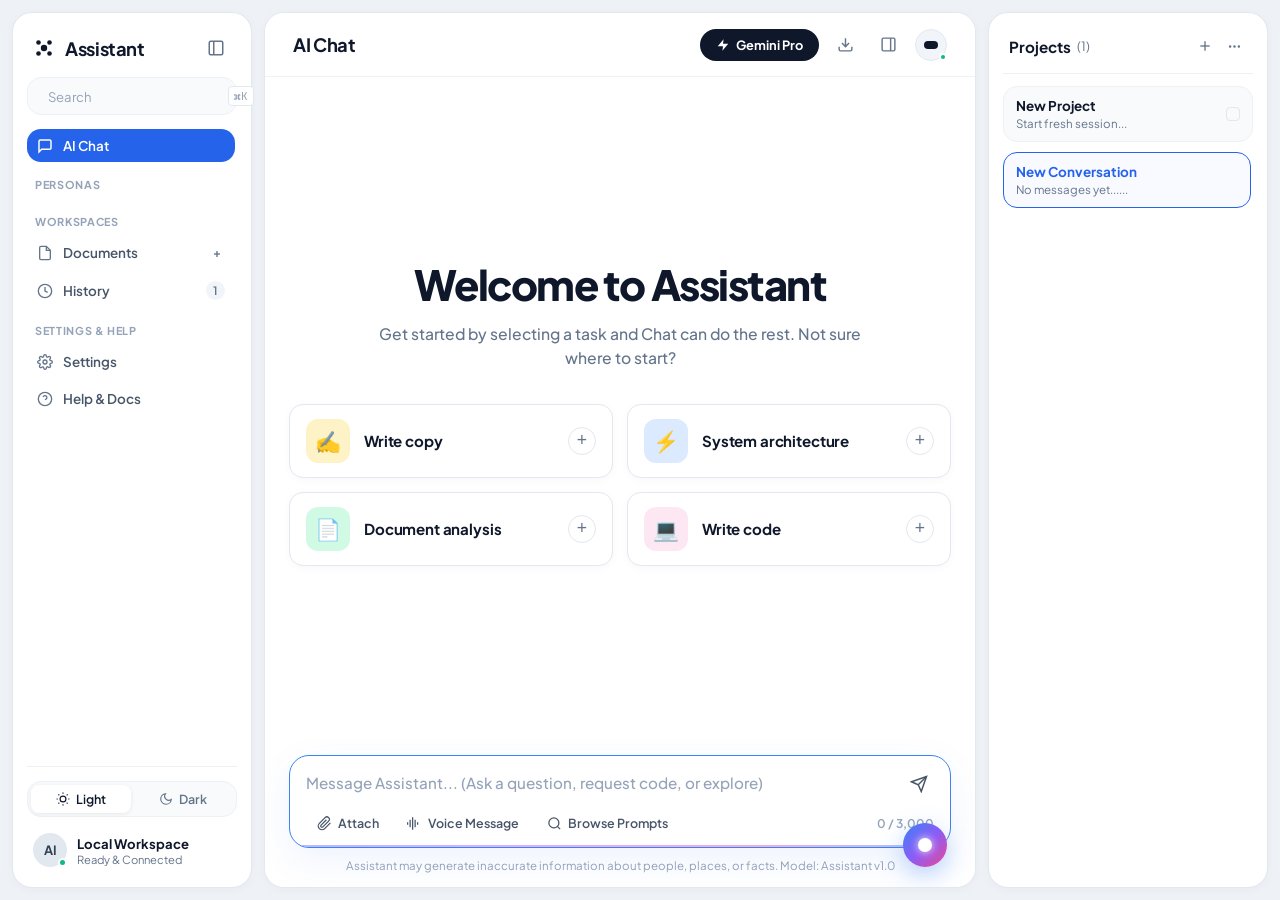
==== static/index.html @ 6da26f0a "Initial commit: AI-Powered Chatbot Assistant with modern UI, multi-persona, voice STT/TTS, and docum" ====
<!DOCTYPE html>
<html lang="en">
<head>
    <meta charset="UTF-8">
    <meta name="viewport" content="width=device-width, initial-scale=1.0">
    <title>AI-Powered Chatbot Assistant | Intelligent Conversational AI</title>
    <meta name="description" content="Next-generation AI Chatbot Assistant featuring multi-persona reasoning, real-time streaming, voice input/output, and document intelligence.">
    <link rel="preconnect" href="https://fonts.googleapis.com">
    <link rel="preconnect" href="https://fonts.gstatic.com" crossorigin>
    <link href="https://fonts.googleapis.com/css2?family=Plus+Jakarta+Sans:wght@400;500;600;700;800&family=JetBrains+Mono:wght@400;500;600&family=Inter:wght@400;500;600;700&display=swap" rel="stylesheet">
    <link rel="stylesheet" href="/static/style.css">
</head>
<body class="theme-light">
    <div class="app-layout">
        <!-- Left Sidebar Navigation -->
        <aside class="sidebar-left" id="sidebarLeft">
            <!-- Brand -->
            <div class="sidebar-top">
                <div class="brand">
                    <div class="brand-icon">
                        <svg width="22" height="22" viewBox="0 0 24 24" fill="none">
                            <circle cx="6" cy="6" r="2.5" fill="currentColor"/>
                            <circle cx="18" cy="6" r="2.5" fill="currentColor"/>
                            <circle cx="6" cy="18" r="2.5" fill="currentColor"/>
                            <circle cx="18" cy="18" r="2.5" fill="currentColor"/>
                            <circle cx="12" cy="12" r="3.5" fill="currentColor"/>
                        </svg>
                    </div>
                    <span class="brand-name">Assistant</span>
                </div>
                <button class="icon-toggle-btn" id="collapseSidebarBtn" title="Collapse Sidebar">
                    <svg width="18" height="18" viewBox="0 0 24 24" fill="none" stroke="currentColor" stroke-width="2"><rect x="3" y="3" width="18" height="18" rx="2" ry="2"></rect><line x1="9" y1="3" x2="9" y2="21"></line></svg>
                </button>
            </div>

            <!-- Search Bar -->
            <div class="search-box-wrapper">
                <div class="search-box">
                    <svg width="15" height="15" viewBox="0 0 24 24" fill="none" stroke="currentColor" stroke-width="2"><circle cx="11" cy="11" r="8"></circle><line x1="21" y1="21" x2="16.65" y2="16.65"></line></svg>
                    <input type="text" id="sessionSearchInput" placeholder="Search" autocomplete="off">
                    <kbd>⌘K</kbd>
                </div>
            </div>

            <!-- Primary Navigation Links -->
            <nav class="nav-menu">
                <button class="nav-pill-item active" id="navChatBtn">
                    <span class="nav-icon blue-icon">
                        <svg width="16" height="16" viewBox="0 0 24 24" fill="none" stroke="currentColor" stroke-width="2.2"><path d="M21 15a2 2 0 0 1-2 2H7l-4 4V5a2 2 0 0 1 2-2h14a2 2 0 0 1 2 2z"></path></svg>
                    </span>
                    <span class="nav-label">AI Chat</span>
                </button>

                <div class="nav-group-heading">Personas</div>
                <div class="persona-nav-list" id="personaNavList">
                    <!-- Populated dynamically: General, Coder, Tutor, Writer, Career -->
                </div>

                <div class="nav-group-heading">Workspaces</div>
                <button class="nav-pill-item" id="navDocsBtn">
                    <span class="nav-icon">
                        <svg width="16" height="16" viewBox="0 0 24 24" fill="none" stroke="currentColor" stroke-width="2"><path d="M14 2H6a2 2 0 0 0-2 2v16a2 2 0 0 0 2 2h12a2 2 0 0 0 2-2V8z"></path><polyline points="14 2 14 8 20 8"></polyline></svg>
                    </span>
                    <span class="nav-label">Documents</span>
                    <span class="nav-badge-pill" id="uploadNavBadge">+</span>
                </button>

                <button class="nav-pill-item" id="navHistoryToggleBtn">
                    <span class="nav-icon">
                        <svg width="16" height="16" viewBox="0 0 24 24" fill="none" stroke="currentColor" stroke-width="2"><circle cx="12" cy="12" r="10"></circle><polyline points="12 6 12 12 16 14"></polyline></svg>
                    </span>
                    <span class="nav-label">History</span>
                    <span class="nav-badge-count" id="navHistoryCount">0</span>
                </button>

                <div class="nav-group-heading">Settings & Help</div>
                <button class="nav-pill-item" id="openSettingsBtn">
                    <span class="nav-icon">
                        <svg width="16" height="16" viewBox="0 0 24 24" fill="none" stroke="currentColor" stroke-width="2"><circle cx="12" cy="12" r="3"></circle><path d="M19.4 15a1.65 1.65 0 0 0 .33 1.82l.06.06a2 2 0 0 1 0 2.83 2 2 0 0 1-2.83 0l-.06-.06a1.65 1.65 0 0 0-1.82-.33 1.65 1.65 0 0 0-1 1.51V21a2 2 0 0 1-2 2 2 2 0 0 1-2-2v-.09A1.65 1.65 0 0 0 9 19.4a1.65 1.65 0 0 0-1.82.33l-.06.06a2 2 0 0 1-2.83 0 2 2 0 0 1 0-2.83l.06-.06a1.65 1.65 0 0 0 .33-1.82 1.65 1.65 0 0 0-1.51-1H3a2 2 0 0 1-2-2 2 2 0 0 1 2-2h.09A1.65 1.65 0 0 0 4.6 9a1.65 1.65 0 0 0-.33-1.82l-.06-.06a2 2 0 0 1 0-2.83 2 2 0 0 1 2.83 0l.06.06a1.65 1.65 0 0 0 1.82.33H9a1.65 1.65 0 0 0 1-1.51V3a2 2 0 0 1 2-2 2 2 0 0 1 2 2v.09a1.65 1.65 0 0 0 1 1.51 1.65 1.65 0 0 0 1.82-.33l.06-.06a2 2 0 0 1 2.83 0 2 2 0 0 1 0 2.83l-.06.06a1.65 1.65 0 0 0-.33 1.82V9a1.65 1.65 0 0 0 1.51 1H21a2 2 0 0 1 2 2 2 2 0 0 1-2 2h-.09a1.65 1.65 0 0 0-1.51 1z"></path></svg>
                    </span>
                    <span class="nav-label">Settings</span>
                </button>

                <button class="nav-pill-item" id="openHelpBtn">
                    <span class="nav-icon">
                        <svg width="16" height="16" viewBox="0 0 24 24" fill="none" stroke="currentColor" stroke-width="2"><circle cx="12" cy="12" r="10"></circle><path d="M9.09 9a3 3 0 0 1 5.83 1c0 2-3 3-3 3"></path><line x1="12" y1="17" x2="12.01" y2="17"></line></svg>
                    </span>
                    <span class="nav-label">Help & Docs</span>
                </button>
            </nav>

            <!-- Bottom Controls: Theme Toggle & User Info -->
            <div class="sidebar-bottom">
                <!-- Segmented Light / Dark Toggle Pill -->
                <div class="theme-switch-pill">
                    <button class="theme-opt active" id="lightThemeBtn">
                        <svg width="14" height="14" viewBox="0 0 24 24" fill="none" stroke="currentColor" stroke-width="2"><circle cx="12" cy="12" r="5"></circle><line x1="12" y1="1" x2="12" y2="3"></line><line x1="12" y1="21" x2="12" y2="23"></line><line x1="4.22" y1="4.22" x2="5.64" y2="5.64"></line><line x1="18.36" y1="18.36" x2="19.78" y2="19.78"></line><line x1="1" y1="12" x2="3" y2="12"></line><line x1="21" y1="12" x2="23" y2="12"></line><line x1="4.22" y1="19.78" x2="5.64" y2="18.36"></line><line x1="18.36" y1="5.64" x2="19.78" y2="4.22"></line></svg>
                        <span>Light</span>
                    </button>
                    <button class="theme-opt" id="darkThemeBtn">
                        <svg width="14" height="14" viewBox="0 0 24 24" fill="none" stroke="currentColor" stroke-width="2"><path d="M21 12.79A9 9 0 1 1 11.21 3 7 7 0 0 0 21 12.79z"></path></svg>
                        <span>Dark</span>
                    </button>
                </div>

                <!-- User Profile Bar -->
                <div class="user-profile-bar">
                    <div class="user-avatar">
                        <span>AI</span>
                        <span class="status-dot"></span>
                    </div>
                    <div class="user-details">
                        <div class="user-name">Local Workspace</div>
                        <div class="user-subtitle">Ready & Connected</div>
                    </div>
                </div>
            </div>
        </aside>

        <!-- Center Main Chat Window -->
        <main class="main-center">
            <!-- Top App Bar -->
            <header class="top-bar">
                <div class="top-bar-left">
                    <button class="mobile-menu-btn" id="mobileMenuBtn">
                        <svg width="20" height="20" viewBox="0 0 24 24" fill="none" stroke="currentColor" stroke-width="2"><line x1="3" y1="12" x2="21" y2="12"></line><line x1="3" y1="6" x2="21" y2="6"></line><line x1="3" y1="18" x2="21" y2="18"></line></svg>
                    </button>
                    <h1 class="page-title" id="pageTitle">AI Chat</h1>
                </div>

                <div class="top-bar-right">
                    <!-- Black Pill Button: Upgrade / API key status -->
                    <button class="dark-action-pill" id="upgradeBtn">
                        <svg width="14" height="14" viewBox="0 0 24 24" fill="currentColor"><polygon points="13 2 3 14 12 14 11 22 21 10 12 10 13 2"></polygon></svg>
                        <span>Gemini Pro</span>
                    </button>

                    <button class="top-icon-btn" id="exportBtn" title="Export conversation to Markdown">
                        <svg width="17" height="17" viewBox="0 0 24 24" fill="none" stroke="currentColor" stroke-width="2"><path d="M21 15v4a2 2 0 0 1-2 2H5a2 2 0 0 1-2-2v-4"></path><polyline points="7 10 12 15 17 10"></polyline><line x1="12" y1="15" x2="12" y2="3"></line></svg>
                    </button>

                    <button class="top-icon-btn" id="historyToggleHeaderBtn" title="Toggle Projects / Recent Chats Rail">
                        <svg width="17" height="17" viewBox="0 0 24 24" fill="none" stroke="currentColor" stroke-width="2"><rect x="3" y="3" width="18" height="18" rx="2" ry="2"></rect><line x1="15" y1="3" x2="15" y2="21"></line></svg>
                    </button>

                    <div class="top-user-avatar">
                        <div class="bot-face">
                            <span class="bot-eyes"></span>
                        </div>
                        <span class="avatar-green-dot"></span>
                    </div>
                </div>
            </header>

            <!-- Chat Scroll Viewport -->
            <div class="chat-viewport" id="chatViewport">
                <!-- Clean Minimalist Welcome Screen -->
                <div class="welcome-container" id="welcomeContainer">
                    <h2 class="welcome-headline">Welcome to Assistant</h2>
                    <p class="welcome-subtext">Get started by selecting a task and Chat can do the rest. Not sure where to start?</p>

                    <!-- 2x2 Pastel Action Cards Grid -->
                    <div class="pastel-cards-grid">
                        <!-- Card 1: Pastel Amber (Write copy / Brainstorm) -->
                        <div class="pastel-card" data-prompt="Write an engaging product pitch and LinkedIn launch announcement for an AI startup.">
                            <div class="pastel-icon-box amber-box">
                                <span>✍️</span>
                            </div>
                            <div class="pastel-card-text">
                                <div class="pastel-card-title">Write copy</div>
                            </div>
                            <button class="card-add-btn" title="Send prompt">+</button>
                        </div>

                        <!-- Card 2: Pastel Blue (Architecture / Code) -->
                        <div class="pastel-card" data-prompt="Design an architectural breakdown of this AI Chatbot Assistant with Python FastAPI and Server-Sent Events.">
                            <div class="pastel-icon-box blue-box">
                                <span>⚡</span>
                            </div>
                            <div class="pastel-card-text">
                                <div class="pastel-card-title">System architecture</div>
                            </div>
                            <button class="card-add-btn" title="Send prompt">+</button>
                        </div>

                        <!-- Card 3: Pastel Green (Document & Data Q&A) -->
                        <div class="pastel-card" data-prompt="How do I upload a PDF or CSV document and ask questions from its contents in this chatbot?">
                            <div class="pastel-icon-box green-box">
                                <span>📄</span>
                            </div>
                            <div class="pastel-card-text">
                                <div class="pastel-card-title">Document analysis</div>
                            </div>
                            <button class="card-add-btn" title="Send prompt">+</button>
                        </div>

                        <!-- Card 4: Pastel Pink (Write code) -->
                        <div class="pastel-card" data-prompt="Write a clean, optimized Python function with typing, error handling, and unit test cases.">
                            <div class="pastel-icon-box pink-box">
                                <span>💻</span>
                            </div>
                            <div class="pastel-card-text">
                                <div class="pastel-card-title">Write code</div>
                            </div>
                            <button class="card-add-btn" title="Send prompt">+</button>
                        </div>
                    </div>
                </div>

                <!-- Messages Stream -->
                <div class="messages-stream" id="messagesStream">
                    <!-- Messages will appear here -->
                </div>
            </div>

            <!-- Bottom Floating Input Dock -->
            <div class="input-dock-container">
                <!-- Document Context Attached Chip -->
                <div class="doc-context-chip" id="documentChip" style="display: none;">
                    <div class="doc-chip-left">
                        <svg width="14" height="14" viewBox="0 0 24 24" fill="none" stroke="currentColor" stroke-width="2"><path d="M14 2H6a2 2 0 0 0-2 2v16a2 2 0 0 0 2 2h12a2 2 0 0 0 2-2V8z"></path><polyline points="14 2 14 8 20 8"></polyline></svg>
                        <span id="chipFilename">document.pdf</span>
                        <span class="chip-count" id="chipWords">1,240 words</span>
                    </div>
                    <button class="chip-close-btn" id="removeDocBtn" title="Remove context">✕</button>
                </div>

                <!-- Main Input Box with Bottom Toolbar -->
                <div class="input-box-card">
                    <!-- Top text input row -->
                    <div class="input-row">
                        <textarea 
                            id="chatInput" 
                            placeholder="Message Assistant... (Ask a question, request code, or explore)" 
                            rows="1" 
                            autocomplete="off"></textarea>
                        <button class="send-arrow-btn" id="sendBtn" title="Send Message">
                            <svg width="18" height="18" viewBox="0 0 24 24" fill="none" stroke="currentColor" stroke-width="2"><line x1="22" y1="2" x2="11" y2="13"></line><polygon points="22 2 15 22 11 13 2 9 22 2"></polygon></svg>
                        </button>
                    </div>

                    <!-- Bottom Toolbar Row -->
                    <div class="input-bottom-bar">
                        <div class="input-actions-left">
                            <input type="file" id="fileInput" accept=".pdf,.txt,.md,.csv,.py,.js,.json" style="display: none;">
                            <button class="bottom-action-btn" id="attachBtn" title="Attach Document (PDF, TXT, CSV, Code)">
                                <svg width="15" height="15" viewBox="0 0 24 24" fill="none" stroke="currentColor" stroke-width="2"><path d="M21.44 11.05l-9.19 9.19a6 6 0 0 1-8.49-8.49l9.19-9.19a4 4 0 0 1 5.66 5.66l-9.2 9.19a2 2 0 0 1-2.83-2.83l8.49-8.48"></path></svg>
                                <span>Attach</span>
                            </button>

                            <button class="bottom-action-btn voice-action-btn" id="voiceBtn" title="Voice Message (Speech-to-Text)">
                                <svg width="15" height="15" viewBox="0 0 24 24" fill="none" stroke="currentColor" stroke-width="2"><line x1="1" y1="10" x2="1" y2="14"></line><line x1="5" y1="6" x2="5" y2="18"></line><line x1="9" y1="2" x2="9" y2="22"></line><line x1="13" y1="6" x2="13" y2="18"></line><line x1="17" y1="10" x2="17" y2="14"></line></svg>
                                <span>Voice Message</span>
                            </button>

                            <button class="bottom-action-btn" id="browsePromptsBtn" title="Browse Prompts">
                                <svg width="15" height="15" viewBox="0 0 24 24" fill="none" stroke="currentColor" stroke-width="2"><circle cx="11" cy="11" r="8"></circle><line x1="21" y1="21" x2="16.65" y2="16.65"></line></svg>
                                <span>Browse Prompts</span>
                            </button>
                        </div>

                        <div class="input-counter" id="charCounter">
                            0 / 3,000
                        </div>
                    </div>
                </div>

                <!-- Footer Disclaimer -->
                <p class="footer-disclaimer">
                    Assistant may generate inaccurate information about people, places, or facts. Model: Assistant v1.0
                </p>

                <!-- Floating Gradient AI Orb in bottom right corner -->
                <div class="floating-ai-orb" id="floatingOrb" title="AI Core Online">
                    <span class="orb-inner"></span>
                </div>
            </div>
        </main>

        <!-- Right Rail: Projects & Recent History -->
        <aside class="sidebar-right" id="sidebarRight">
            <div class="right-rail-header">
                <div class="rail-title-row">
                    <span class="rail-title">Projects</span>
                    <span class="rail-count" id="railCount">(0)</span>
                </div>
                <div class="rail-actions">
                    <button class="icon-small-btn" id="newProjectBtn" title="New Conversation">
                        <svg width="16" height="16" viewBox="0 0 24 24" fill="none" stroke="currentColor" stroke-width="2"><line x1="12" y1="5" x2="12" y2="19"></line><line x1="5" y1="12" x2="19" y2="12"></line></svg>
                    </button>
                    <button class="icon-small-btn" id="clearAllHistoryBtn" title="Clear all chats">
                        <svg width="15" height="15" viewBox="0 0 24 24" fill="none" stroke="currentColor" stroke-width="2"><circle cx="12" cy="12" r="1"></circle><circle cx="19" cy="12" r="1"></circle><circle cx="5" cy="12" r="1"></circle></svg>
                    </button>
                </div>
            </div>

            <!-- "New Project" Quick Card -->
            <div class="rail-new-card" id="railNewCardBtn">
                <div class="rail-card-body">
                    <div class="rail-card-title">New Project</div>
                    <div class="rail-card-snippet">Start fresh session...</div>
                </div>
                <span class="rail-check-box"></span>
            </div>

            <!-- History Cards List -->
            <div class="rail-sessions-list" id="railSessionsList">
                <!-- Populated dynamically -->
            </div>
        </aside>
    </div>

    <!-- Settings Modal -->
    <div class="modal-overlay" id="settingsModal" style="display: none;">
        <div class="modal-card">
            <div class="modal-header">
                <h3>Settings & Configuration</h3>
                <button class="icon-toggle-btn" id="closeSettingsModalBtn">✕</button>
            </div>
            <div class="modal-body">
                <div class="form-group">
                    <label for="apiProviderSelect">AI Intelligence Engine</label>
                    <select id="apiProviderSelect" class="form-select">
                        <option value="gemini">Google Gemini 1.5 Flash (Recommended)</option>
                        <option value="offline">Smart Built-in Offline Engine (No Key Needed)</option>
                    </select>
                    <small class="form-hint">Choose between live Google Gemini API or zero-setup offline intelligence for demonstrations.</small>
                </div>

                <div class="form-group" id="geminiKeyGroup">
                    <label for="geminiApiKey">Google Gemini API Key</label>
                    <input type="password" id="geminiApiKey" class="form-input" placeholder="AIzaSy...">
                    <small class="form-hint">Your key is stored safely only in your local browser storage. Get a free key at <a href="https://aistudio.google.com/" target="_blank" rel="noopener">Google AI Studio</a>.</small>
                </div>

                <div class="form-group">
                    <label for="speechVoiceSelect">Text-To-Speech Voice</label>
                    <select id="speechVoiceSelect" class="form-select">
                        <option value="">Default Browser Voice</option>
                    </select>
                </div>

                <div class="form-group">
                    <label>Manage Stored Data</label>
                    <button class="danger-btn" id="resetAllDataBtn">Reset All Data & Local Storage</button>
                </div>
            </div>
            <div class="modal-footer">
                <button class="btn secondary-btn" id="cancelSettingsBtn">Cancel</button>
                <button class="btn primary-btn" id="saveSettingsBtn">Save Changes</button>
            </div>
        </div>
    </div>

    <!-- Toast Notification -->
    <div class="toast" id="toast">Message copied to clipboard!</div>

    <script src="/static/app.js"></script>
</body>
</html>
---- static/style.css ----
/* ==========================================================================
   AI-Powered Chatbot Assistant - Light & Dark Minimalist Design System
   Matches modern clean aesthetic: Plus Jakarta Sans, Pastel Cards,
   Sleek Input Dock with Bottom Toolbar, and 3-Panel Responsive Layout.
   ========================================================================== */

:root {
    /* Base Font Stacks */
    --font-sans: 'Plus Jakarta Sans', -apple-system, BlinkMacSystemFont, 'Inter', sans-serif;
    --font-mono: 'JetBrains Mono', monospace;

    /* Transition defaults */
    --transition-fast: 0.15s cubic-bezier(0.16, 1, 0.3, 1);
    --transition-base: 0.25s cubic-bezier(0.16, 1, 0.3, 1);

    /* Dimensions */
    --sidebar-left-width: 240px;
    --sidebar-right-width: 280px;
    --top-bar-height: 64px;

    --radius-sm: 8px;
    --radius-md: 14px;
    --radius-lg: 20px;
    --radius-pill: 9999px;
}

/* ==========================================================================
   Light Theme (Default / Reference Image Match)
   ========================================================================== */
body.theme-light {
    --bg-app: #eef2f6;
    --bg-surface: #ffffff;
    --bg-card: #ffffff;
    --bg-subtle: #f8fafc;
    --bg-hover: #f1f5f9;
    --bg-input: #ffffff;

    --border-color: #e2e8f0;
    --border-subtle: #edf2f7;
    --border-hover: #cbd5e1;
    --border-focus: #3b82f6;

    --text-primary: #0f172a;
    --text-secondary: #475569;
    --text-muted: #64748b;
    --text-light: #94a3b8;

    --primary-blue: #2563eb;
    --primary-blue-hover: #1d4ed8;
    --dark-pill-bg: #0f172a;
    --dark-pill-text: #ffffff;

    /* Pastel Action Cards */
    --pastel-amber-bg: #fef3c7;
    --pastel-amber-text: #d97706;
    --pastel-blue-bg: #dbeafe;
    --pastel-blue-text: #2563eb;
    --pastel-green-bg: #d1fae5;
    --pastel-green-text: #059669;
    --pastel-pink-bg: #fce7f3;
    --pastel-pink-text: #db2777;

    --shadow-soft: 0 2px 10px rgba(0, 0, 0, 0.03);
    --shadow-card: 0 4px 20px rgba(0, 0, 0, 0.04);
    --shadow-input: 0 10px 30px rgba(15, 23, 42, 0.06);
    --shadow-orb: 0 8px 24px rgba(59, 130, 246, 0.35);

    --code-bg: #1e293b;
    --code-header: #0f172a;
}

/* ==========================================================================
   Dark Theme (Toggleable)
   ========================================================================== */
body.theme-dark {
    --bg-app: #090d16;
    --bg-surface: #0f172a;
    --bg-card: #141e33;
    --bg-subtle: #111b2e;
    --bg-hover: #1e293b;
    --bg-input: #111b2e;

    --border-color: #1e293b;
    --border-subtle: #172238;
    --border-hover: #334155;
    --border-focus: #60a5fa;

    --text-primary: #f8fafc;
    --text-secondary: #cbd5e1;
    --text-muted: #94a3b8;
    --text-light: #64748b;

    --primary-blue: #3b82f6;
    --primary-blue-hover: #60a5fa;
    --dark-pill-bg: #3b82f6;
    --dark-pill-text: #ffffff;

    --pastel-amber-bg: rgba(245, 158, 11, 0.15);
    --pastel-amber-text: #fbbf24;
    --pastel-blue-bg: rgba(59, 130, 246, 0.15);
    --pastel-blue-text: #60a5fa;
    --pastel-green-bg: rgba(16, 185, 129, 0.15);
    --pastel-green-text: #34d399;
    --pastel-pink-bg: rgba(236, 72, 153, 0.15);
    --pastel-pink-text: #f472b6;

    --shadow-soft: 0 2px 10px rgba(0, 0, 0, 0.3);
    --shadow-card: 0 4px 20px rgba(0, 0, 0, 0.4);
    --shadow-input: 0 10px 30px rgba(0, 0, 0, 0.5);
    --shadow-orb: 0 8px 24px rgba(99, 102, 241, 0.5);

    --code-bg: #090d16;
    --code-header: #141e33;
}

/* ==========================================================================
   CSS Reset & Base
   ========================================================================== */
*, *::before, *::after {
    box-sizing: border-box;
    margin: 0;
    padding: 0;
}

html, body {
    height: 100%;
    width: 100%;
    font-family: var(--font-sans);
    background-color: var(--bg-app);
    color: var(--text-primary);
    overflow: hidden;
    -webkit-font-smoothing: antialiased;
}

/* Scrollbar */
::-webkit-scrollbar {
    width: 5px;
    height: 5px;
}
::-webkit-scrollbar-track {
    background: transparent;
}
::-webkit-scrollbar-thumb {
    background: var(--border-hover);
    border-radius: var(--radius-pill);
}
::-webkit-scrollbar-thumb:hover {
    background: var(--text-muted);
}

/* 3-Panel Main Layout */
.app-layout {
    display: flex;
    height: 100vh;
    width: 100vw;
    background-color: var(--bg-app);
    overflow: hidden;
    padding: 12px;
    gap: 12px;
}

/* ==========================================================================
   Left Sidebar Navigation
   ========================================================================== */
.sidebar-left {
    width: var(--sidebar-left-width);
    height: calc(100vh - 24px);
    background-color: var(--bg-surface);
    border-radius: var(--radius-lg);
    border: 1px solid var(--border-color);
    display: flex;
    flex-direction: column;
    padding: 16px 14px;
    box-shadow: var(--shadow-soft);
    flex-shrink: 0;
    z-index: 40;
    transition: transform var(--transition-base), width var(--transition-base);
}

/* Brand */
.sidebar-top {
    display: flex;
    align-items: center;
    justify-content: space-between;
    padding: 4px 6px 14px;
}

.brand {
    display: flex;
    align-items: center;
    gap: 10px;
}

.brand-icon {
    color: var(--text-primary);
    display: flex;
    align-items: center;
    justify-content: center;
}

.brand-name {
    font-size: 1.15rem;
    font-weight: 700;
    letter-spacing: -0.02em;
    color: var(--text-primary);
}

.icon-toggle-btn {
    background: none;
    border: none;
    color: var(--text-muted);
    cursor: pointer;
    padding: 6px;
    border-radius: var(--radius-sm);
    display: flex;
    align-items: center;
    justify-content: center;
    transition: all var(--transition-fast);
}

.icon-toggle-btn:hover {
    color: var(--text-primary);
    background: var(--bg-hover);
}

/* Search Box */
.search-box-wrapper {
    margin-bottom: 14px;
}

.search-box {
    display: flex;
    align-items: center;
    gap: 8px;
    background: var(--bg-subtle);
    border: 1px solid var(--border-subtle);
    border-radius: var(--radius-md);
    padding: 8px 12px;
    color: var(--text-muted);
    transition: border-color var(--transition-fast);
}

.search-box:focus-within {
    border-color: var(--border-focus);
}

.search-box input {
    flex: 1;
    background: transparent;
    border: none;
    outline: none;
    font-family: var(--font-sans);
    font-size: 0.82rem;
    color: var(--text-primary);
}

.search-box input::placeholder {
    color: var(--text-light);
}

.search-box kbd {
    font-family: var(--font-mono);
    font-size: 0.68rem;
    color: var(--text-light);
    background: var(--bg-surface);
    border: 1px solid var(--border-color);
    padding: 2px 5px;
    border-radius: 4px;
}

/* Navigation Menu */
.nav-menu {
    flex: 1;
    overflow-y: auto;
    display: flex;
    flex-direction: column;
    gap: 4px;
    padding-right: 2px;
}

.nav-group-heading {
    font-size: 0.68rem;
    font-weight: 700;
    text-transform: uppercase;
    letter-spacing: 0.06em;
    color: var(--text-light);
    padding: 12px 8px 4px;
}

.nav-pill-item {
    display: flex;
    align-items: center;
    gap: 10px;
    padding: 8px 10px;
    border-radius: var(--radius-md);
    color: var(--text-secondary);
    font-family: var(--font-sans);
    font-size: 0.84rem;
    font-weight: 600;
    cursor: pointer;
    border: none;
    background: transparent;
    width: 100%;
    text-align: left;
    transition: all var(--transition-fast);
    position: relative;
}

.nav-pill-item:hover {
    background: var(--bg-hover);
    color: var(--text-primary);
}

.nav-pill-item.active {
    background: var(--primary-blue);
    color: #ffffff;
}

.nav-pill-item.active .nav-icon {
    color: #ffffff;
}

.nav-icon {
    color: var(--text-muted);
    display: flex;
    align-items: center;
    justify-content: center;
    flex-shrink: 0;
}

.blue-icon {
    color: var(--primary-blue);
}

.nav-label {
    flex: 1;
    white-space: nowrap;
    overflow: hidden;
    text-overflow: ellipsis;
}

.nav-badge-pill {
    font-size: 0.75rem;
    font-weight: 700;
    color: var(--text-muted);
    padding: 0 4px;
}

.nav-badge-count {
    font-size: 0.72rem;
    font-weight: 600;
    color: var(--text-muted);
    background: var(--bg-hover);
    padding: 2px 7px;
    border-radius: var(--radius-pill);
}

/* Persona Nav List */
.persona-nav-list {
    display: flex;
    flex-direction: column;
    gap: 3px;
}

.persona-nav-item {
    display: flex;
    align-items: center;
    gap: 9px;
    padding: 7px 10px;
    border-radius: var(--radius-sm);
    color: var(--text-secondary);
    font-size: 0.8rem;
    font-weight: 500;
    cursor: pointer;
    border: none;
    background: transparent;
    width: 100%;
    text-align: left;
    transition: all var(--transition-fast);
}

.persona-nav-item:hover {
    background: var(--bg-hover);
    color: var(--text-primary);
}

.persona-nav-item.active {
    background: rgba(37, 99, 235, 0.08);
    color: var(--primary-blue);
    font-weight: 600;
}

.persona-icon {
    font-size: 0.95rem;
}

/* Sidebar Bottom: Theme Switcher & User Profile */
.sidebar-bottom {
    display: flex;
    flex-direction: column;
    gap: 12px;
    padding-top: 14px;
    border-top: 1px solid var(--border-subtle);
}

.theme-switch-pill {
    display: flex;
    background: var(--bg-subtle);
    border: 1px solid var(--border-subtle);
    border-radius: var(--radius-md);
    padding: 3px;
    gap: 2px;
}

.theme-opt {
    flex: 1;
    display: flex;
    align-items: center;
    justify-content: center;
    gap: 6px;
    padding: 6px 10px;
    border-radius: var(--radius-sm);
    font-family: var(--font-sans);
    font-size: 0.78rem;
    font-weight: 600;
    color: var(--text-muted);
    border: none;
    background: transparent;
    cursor: pointer;
    transition: all var(--transition-fast);
}

.theme-opt.active {
    background: var(--bg-surface);
    color: var(--text-primary);
    box-shadow: 0 1px 4px rgba(0, 0, 0, 0.08);
}

.user-profile-bar {
    display: flex;
    align-items: center;
    gap: 10px;
    padding: 4px 6px;
}

.user-avatar {
    width: 34px;
    height: 34px;
    border-radius: 50%;
    background: #e2e8f0;
    color: #334155;
    display: flex;
    align-items: center;
    justify-content: center;
    font-size: 0.8rem;
    font-weight: 700;
    position: relative;
    flex-shrink: 0;
}

.status-dot {
    position: absolute;
    bottom: 0;
    right: 0;
    width: 9px;
    height: 9px;
    border-radius: 50%;
    background: #10b981;
    border: 2px solid var(--bg-surface);
}

.user-details {
    display: flex;
    flex-direction: column;
    overflow: hidden;
}

.user-name {
    font-size: 0.82rem;
    font-weight: 700;
    color: var(--text-primary);
    white-space: nowrap;
    overflow: hidden;
    text-overflow: ellipsis;
}

.user-subtitle {
    font-size: 0.7rem;
    color: var(--text-muted);
    white-space: nowrap;
    overflow: hidden;
    text-overflow: ellipsis;
}

/* ==========================================================================
   Center Main Chat Canvas
   ========================================================================== */
.main-center {
    flex: 1;
    height: calc(100vh - 24px);
    background-color: var(--bg-surface);
    border-radius: var(--radius-lg);
    border: 1px solid var(--border-color);
    box-shadow: var(--shadow-soft);
    display: flex;
    flex-direction: column;
    position: relative;
    overflow: hidden;
}

/* Top App Bar */
.top-bar {
    height: var(--top-bar-height);
    display: flex;
    align-items: center;
    justify-content: space-between;
    padding: 0 28px;
    border-bottom: 1px solid var(--border-subtle);
    flex-shrink: 0;
    background: var(--bg-surface);
    z-index: 10;
}

.top-bar-left {
    display: flex;
    align-items: center;
    gap: 12px;
}

.mobile-menu-btn {
    display: none;
    background: none;
    border: none;
    color: var(--text-primary);
    cursor: pointer;
}

.page-title {
    font-size: 1.15rem;
    font-weight: 700;
    letter-spacing: -0.02em;
    color: var(--text-primary);
}

.top-bar-right {
    display: flex;
    align-items: center;
    gap: 10px;
}

.dark-action-pill {
    display: flex;
    align-items: center;
    gap: 6px;
    background: var(--dark-pill-bg);
    color: var(--dark-pill-text);
    border: none;
    padding: 8px 16px;
    border-radius: var(--radius-pill);
    font-family: var(--font-sans);
    font-size: 0.8rem;
    font-weight: 700;
    cursor: pointer;
    transition: transform var(--transition-fast), opacity var(--transition-fast);
}

.dark-action-pill:hover {
    opacity: 0.9;
    transform: translateY(-1px);
}

.top-icon-btn {
    background: none;
    border: none;
    color: var(--text-muted);
    cursor: pointer;
    padding: 8px;
    border-radius: var(--radius-sm);
    display: flex;
    align-items: center;
    justify-content: center;
    transition: all var(--transition-fast);
}

.top-icon-btn:hover {
    color: var(--text-primary);
    background: var(--bg-hover);
}

.top-user-avatar {
    width: 32px;
    height: 32px;
    border-radius: 50%;
    background: var(--bg-hover);
    border: 1px solid var(--border-color);
    display: flex;
    align-items: center;
    justify-content: center;
    position: relative;
}

.bot-face {
    width: 14px;
    height: 8px;
    background: var(--text-primary);
    border-radius: 4px;
}

.avatar-green-dot {
    position: absolute;
    bottom: -1px;
    right: -1px;
    width: 8px;
    height: 8px;
    border-radius: 50%;
    background: #10b981;
    border: 2px solid var(--bg-surface);
}

/* Chat Viewport */
.chat-viewport {
    flex: 1;
    overflow-y: auto;
    padding: 30px 24px 170px;
    display: flex;
    flex-direction: column;
    align-items: center;
}

/* ==========================================================================
   Welcome Screen & Pastel Cards
   ========================================================================== */
.welcome-container {
    width: 100%;
    max-width: 680px;
    margin: auto 0;
    display: flex;
    flex-direction: column;
    align-items: center;
    text-align: center;
    padding: 20px 0;
}

.welcome-headline {
    font-family: var(--font-sans);
    font-size: 2.6rem;
    font-weight: 800;
    color: var(--text-primary);
    letter-spacing: -0.035em;
    margin-bottom: 12px;
}

.welcome-subtext {
    font-size: 0.98rem;
    font-weight: 500;
    color: var(--text-muted);
    max-width: 520px;
    line-height: 1.5;
    margin-bottom: 34px;
}

/* 2x2 Pastel Action Cards Grid */
.pastel-cards-grid {
    display: grid;
    grid-template-columns: repeat(2, 1fr);
    gap: 14px;
    width: 100%;
}

.pastel-card {
    background: var(--bg-card);
    border: 1px solid var(--border-color);
    border-radius: var(--radius-md);
    padding: 14px 16px;
    display: flex;
    align-items: center;
    gap: 14px;
    cursor: pointer;
    box-shadow: var(--shadow-soft);
    transition: all var(--transition-base);
}

.pastel-card:hover {
    border-color: var(--border-hover);
    transform: translateY(-2px);
    box-shadow: var(--shadow-card);
}

.pastel-icon-box {
    width: 44px;
    height: 44px;
    border-radius: 12px;
    display: flex;
    align-items: center;
    justify-content: center;
    font-size: 1.3rem;
    flex-shrink: 0;
}

.amber-box {
    background-color: var(--pastel-amber-bg);
    color: var(--pastel-amber-text);
}

.blue-box {
    background-color: var(--pastel-blue-bg);
    color: var(--pastel-blue-text);
}

.green-box {
    background-color: var(--pastel-green-bg);
    color: var(--pastel-green-text);
}

.pink-box {
    background-color: var(--pastel-pink-bg);
    color: var(--pastel-pink-text);
}

.pastel-card-text {
    flex: 1;
    text-align: left;
}

.pastel-card-title {
    font-size: 0.94rem;
    font-weight: 700;
    color: var(--text-primary);
    letter-spacing: -0.01em;
}

.card-add-btn {
    width: 28px;
    height: 28px;
    border-radius: 50%;
    border: 1px solid var(--border-color);
    background: var(--bg-surface);
    color: var(--text-muted);
    font-size: 1.1rem;
    display: flex;
    align-items: center;
    justify-content: center;
    cursor: pointer;
    transition: all var(--transition-fast);
}

.pastel-card:hover .card-add-btn {
    border-color: var(--text-primary);
    color: var(--text-primary);
}

/* ==========================================================================
   Messages Stream & Formatting
   ========================================================================== */
.messages-stream {
    width: 100%;
    max-width: 760px;
    display: flex;
    flex-direction: column;
    gap: 24px;
}

.message-row {
    display: flex;
    gap: 14px;
    width: 100%;
    animation: fadeInMsg 0.25s ease-out;
}

@keyframes fadeInMsg {
    from { opacity: 0; transform: translateY(6px); }
    to { opacity: 1; transform: translateY(0); }
}

.message-row.user {
    justify-content: flex-end;
}

.message-avatar {
    width: 34px;
    height: 34px;
    border-radius: 10px;
    display: flex;
    align-items: center;
    justify-content: center;
    font-size: 1.1rem;
    flex-shrink: 0;
}

.assistant .message-avatar {
    background: var(--bg-hover);
    border: 1px solid var(--border-color);
}

.user .message-avatar {
    background: var(--text-primary);
    color: #fff;
    order: 2;
}

.message-bubble {
    background: var(--bg-card);
    border: 1px solid var(--border-color);
    border-radius: var(--radius-md);
    padding: 16px 20px;
    color: var(--text-primary);
    line-height: 1.65;
    font-size: 0.92rem;
    max-width: 86%;
    word-break: break-word;
    box-shadow: var(--shadow-soft);
}

.message-row.user .message-bubble {
    background: var(--bg-hover);
    border-color: var(--border-color);
}

.message-bubble h1, .message-bubble h2, .message-bubble h3, .message-bubble h4 {
    font-weight: 700;
    color: var(--text-primary);
    margin: 16px 0 8px 0;
}

.message-bubble h1:first-child, .message-bubble h2:first-child, .message-bubble h3:first-child {
    margin-top: 0;
}

.message-bubble p {
    margin-bottom: 12px;
}
.message-bubble p:last-child {
    margin-bottom: 0;
}

.message-bubble ul, .message-bubble ol {
    margin: 8px 0 12px 20px;
}

.message-bubble blockquote {
    border-left: 3px solid var(--primary-blue);
    padding: 6px 14px;
    margin: 12px 0;
    background: var(--bg-subtle);
    border-radius: 0 var(--radius-sm) var(--radius-sm) 0;
    color: var(--text-secondary);
}

.message-bubble table {
    width: 100%;
    border-collapse: collapse;
    margin: 14px 0;
    font-size: 0.85rem;
}

.message-bubble th, .message-bubble td {
    padding: 8px 12px;
    border: 1px solid var(--border-color);
    text-align: left;
}

.message-bubble th {
    background: var(--bg-hover);
    font-weight: 600;
}

/* Code Snippets */
.code-container {
    margin: 14px 0;
    border-radius: var(--radius-sm);
    background: var(--code-bg);
    border: 1px solid rgba(0, 0, 0, 0.1);
    overflow: hidden;
}

.code-header {
    display: flex;
    align-items: center;
    justify-content: space-between;
    padding: 8px 12px;
    background: var(--code-header);
    font-family: var(--font-mono);
    font-size: 0.72rem;
    color: #94a3b8;
}

.copy-code-btn {
    background: rgba(255, 255, 255, 0.1);
    border: 1px solid rgba(255, 255, 255, 0.15);
    border-radius: 4px;
    color: #f1f5f9;
    font-size: 0.72rem;
    padding: 3px 8px;
    cursor: pointer;
}

.copy-code-btn:hover {
    background: rgba(255, 255, 255, 0.2);
}

.code-container pre {
    padding: 14px;
    overflow-x: auto;
    font-family: var(--font-mono);
    font-size: 0.84rem;
    line-height: 1.5;
    color: #f8fafc;
}

code:not(pre code) {
    font-family: var(--font-mono);
    font-size: 0.82rem;
    background: var(--bg-hover);
    color: var(--primary-blue);
    padding: 2px 6px;
    border-radius: 4px;
}

.streaming-cursor {
    display: inline-block;
    width: 6px;
    height: 15px;
    background: var(--primary-blue);
    vertical-align: middle;
    margin-left: 4px;
    border-radius: 1px;
    animation: blinkCursor 0.8s infinite;
}

@keyframes blinkCursor {
    0%, 100% { opacity: 1; }
    50% { opacity: 0; }
}

.message-actions {
    display: flex;
    align-items: center;
    gap: 8px;
    margin-top: 10px;
    padding-top: 8px;
    border-top: 1px solid var(--border-subtle);
}

.action-chip-btn {
    background: var(--bg-subtle);
    border: 1px solid var(--border-subtle);
    color: var(--text-muted);
    font-size: 0.72rem;
    font-weight: 500;
    padding: 3px 8px;
    border-radius: var(--radius-sm);
    display: flex;
    align-items: center;
    gap: 5px;
    cursor: pointer;
    transition: all var(--transition-fast);
}

.action-chip-btn:hover {
    color: var(--text-primary);
    border-color: var(--border-hover);
}

/* ==========================================================================
   Bottom Floating Input Dock
   ========================================================================== */
.input-dock-container {
    position: absolute;
    bottom: 0;
    left: 0;
    right: 0;
    display: flex;
    flex-direction: column;
    align-items: center;
    padding: 0 24px 14px;
    background: linear-gradient(to top, var(--bg-surface) 80%, transparent 100%);
    z-index: 20;
}

/* Document Chip */
.doc-context-chip {
    display: flex;
    align-items: center;
    justify-content: space-between;
    width: 100%;
    max-width: 740px;
    background: var(--pastel-green-bg);
    border: 1px solid rgba(16, 185, 129, 0.3);
    border-radius: var(--radius-sm);
    padding: 6px 12px;
    margin-bottom: 8px;
}

.doc-chip-left {
    display: flex;
    align-items: center;
    gap: 8px;
    font-size: 0.8rem;
    color: var(--pastel-green-text);
    font-weight: 600;
}

.chip-count {
    font-size: 0.72rem;
    opacity: 0.8;
}

.chip-close-btn {
    background: none;
    border: none;
    color: var(--pastel-green-text);
    cursor: pointer;
    font-size: 0.85rem;
    padding: 2px 6px;
    border-radius: 4px;
}

/* Input Box Card */
.input-box-card {
    width: 100%;
    max-width: 740px;
    background: var(--bg-input);
    border: 1px solid var(--border-color);
    border-radius: var(--radius-lg);
    box-shadow: var(--shadow-input);
    transition: border-color var(--transition-fast), box-shadow var(--transition-fast);
    position: relative;
    overflow: hidden;
}

/* Subtle rainbow glow accent on bottom border of input card */
.input-box-card::after {
    content: '';
    position: absolute;
    bottom: 0;
    left: 0;
    right: 0;
    height: 2px;
    background: linear-gradient(90deg, #6366f1 0%, #a855f7 30%, #ec4899 70%, #3b82f6 100%);
    opacity: 0.45;
}

.input-box-card:focus-within {
    border-color: var(--border-focus);
    box-shadow: 0 12px 36px rgba(37, 99, 235, 0.08);
}

.input-row {
    display: flex;
    align-items: center;
    padding: 12px 16px 4px;
    gap: 12px;
}

#chatInput {
    flex: 1;
    background: transparent;
    border: none;
    outline: none;
    color: var(--text-primary);
    font-family: var(--font-sans);
    font-size: 0.95rem;
    font-weight: 500;
    line-height: 1.5;
    resize: none;
    max-height: 150px;
    padding: 4px 0;
}

#chatInput::placeholder {
    color: var(--text-light);
}

.send-arrow-btn {
    background: none;
    border: none;
    color: var(--text-secondary);
    cursor: pointer;
    padding: 6px;
    border-radius: var(--radius-sm);
    display: flex;
    align-items: center;
    justify-content: center;
    transition: all var(--transition-fast);
    flex-shrink: 0;
}

.send-arrow-btn:hover {
    color: var(--primary-blue);
    transform: translateX(2px);
}

.send-arrow-btn:disabled {
    opacity: 0.3;
    cursor: not-allowed;
    transform: none;
}

/* Bottom Toolbar Inside Input Card */
.input-bottom-bar {
    display: flex;
    align-items: center;
    justify-content: space-between;
    padding: 6px 16px 10px;
}

.input-actions-left {
    display: flex;
    align-items: center;
    gap: 6px;
}

.bottom-action-btn {
    display: flex;
    align-items: center;
    gap: 6px;
    background: none;
    border: 1px solid transparent;
    border-radius: var(--radius-sm);
    padding: 5px 10px;
    font-family: var(--font-sans);
    font-size: 0.78rem;
    font-weight: 600;
    color: var(--text-secondary);
    cursor: pointer;
    transition: all var(--transition-fast);
}

.bottom-action-btn:hover {
    background: var(--bg-hover);
    color: var(--text-primary);
    border-color: var(--border-subtle);
}

.voice-action-btn.is-recording {
    color: #ef4444;
    background: rgba(239, 68, 68, 0.1);
    border-color: rgba(239, 68, 68, 0.3);
}

.input-counter {
    font-size: 0.75rem;
    font-weight: 600;
    color: var(--text-light);
}

/* Footer Disclaimer */
.footer-disclaimer {
    font-size: 0.72rem;
    color: var(--text-light);
    margin-top: 10px;
    text-align: center;
}

/* Floating AI Orb (Bottom Right) */
.floating-ai-orb {
    position: absolute;
    bottom: 20px;
    right: 28px;
    width: 44px;
    height: 44px;
    border-radius: 50%;
    background: linear-gradient(135deg, #3b82f6 0%, #8b5cf6 50%, #ec4899 100%);
    box-shadow: var(--shadow-orb);
    display: flex;
    align-items: center;
    justify-content: center;
    cursor: pointer;
    transition: transform var(--transition-base), box-shadow var(--transition-base);
}

.floating-ai-orb:hover {
    transform: scale(1.08);
}

.orb-inner {
    width: 14px;
    height: 14px;
    border-radius: 50%;
    background: #ffffff;
    box-shadow: 0 0 8px rgba(255, 255, 255, 0.9);
}

/* ==========================================================================
   Right Rail: Projects / History
   ========================================================================== */
.sidebar-right {
    width: var(--sidebar-right-width);
    height: calc(100vh - 24px);
    background-color: var(--bg-surface);
    border-radius: var(--radius-lg);
    border: 1px solid var(--border-color);
    box-shadow: var(--shadow-soft);
    display: flex;
    flex-direction: column;
    padding: 16px 14px;
    flex-shrink: 0;
    z-index: 30;
    transition: transform var(--transition-base), width var(--transition-base);
}

.sidebar-right.hidden-rail {
    display: none;
}

.right-rail-header {
    display: flex;
    align-items: center;
    justify-content: space-between;
    padding: 4px 6px 14px;
    border-bottom: 1px solid var(--border-subtle);
    margin-bottom: 12px;
}

.rail-title-row {
    display: flex;
    align-items: center;
    gap: 6px;
}

.rail-title {
    font-size: 0.95rem;
    font-weight: 700;
    color: var(--text-primary);
}

.rail-count {
    font-size: 0.8rem;
    color: var(--text-muted);
}

.rail-actions {
    display: flex;
    align-items: center;
    gap: 4px;
}

.icon-small-btn {
    background: none;
    border: none;
    color: var(--text-muted);
    cursor: pointer;
    padding: 5px;
    border-radius: var(--radius-sm);
    display: flex;
    align-items: center;
    justify-content: center;
    transition: all var(--transition-fast);
}

.icon-small-btn:hover {
    color: var(--text-primary);
    background: var(--bg-hover);
}

/* "New Project" Quick Card */
.rail-new-card {
    display: flex;
    align-items: center;
    justify-content: space-between;
    padding: 10px 12px;
    border: 1px solid var(--border-subtle);
    border-radius: var(--radius-md);
    background: var(--bg-subtle);
    cursor: pointer;
    margin-bottom: 10px;
    transition: all var(--transition-fast);
}

.rail-new-card:hover {
    border-color: var(--border-hover);
    background: var(--bg-hover);
}

.rail-card-title {
    font-size: 0.84rem;
    font-weight: 700;
    color: var(--text-primary);
}

.rail-card-snippet {
    font-size: 0.72rem;
    color: var(--text-muted);
    margin-top: 2px;
}

.rail-check-box {
    width: 14px;
    height: 14px;
    border: 1.5px solid var(--border-color);
    border-radius: 4px;
}

/* History Cards List */
.rail-sessions-list {
    flex: 1;
    overflow-y: auto;
    display: flex;
    flex-direction: column;
    gap: 8px;
    padding-right: 2px;
}

.rail-session-card {
    display: flex;
    align-items: flex-start;
    justify-content: space-between;
    padding: 10px 12px;
    border: 1px solid var(--border-subtle);
    border-radius: var(--radius-md);
    background: var(--bg-surface);
    cursor: pointer;
    transition: all var(--transition-fast);
}

.rail-session-card:hover {
    border-color: var(--border-hover);
    background: var(--bg-hover);
}

.rail-session-card.active {
    border-color: var(--primary-blue);
    background: rgba(37, 99, 235, 0.03);
}

.rail-session-card.active .rail-card-title {
    color: var(--primary-blue);
}

.rail-card-body {
    flex: 1;
    overflow: hidden;
    padding-right: 8px;
}

.rail-delete-btn {
    background: none;
    border: none;
    color: var(--text-light);
    cursor: pointer;
    font-size: 0.8rem;
    padding: 2px 4px;
    border-radius: 4px;
    opacity: 0;
    transition: all var(--transition-fast);
}

.rail-session-card:hover .rail-delete-btn {
    opacity: 1;
}

.rail-delete-btn:hover {
    color: #ef4444;
}

/* ==========================================================================
   Modals & Notifications
   ========================================================================== */
.modal-overlay {
    position: fixed;
    inset: 0;
    background: rgba(15, 23, 42, 0.5);
    backdrop-filter: blur(4px);
    display: flex;
    align-items: center;
    justify-content: center;
    z-index: 100;
    padding: 20px;
}

.modal-card {
    background: var(--bg-surface);
    border: 1px solid var(--border-color);
    border-radius: var(--radius-lg);
    width: 100%;
    max-width: 500px;
    box-shadow: var(--shadow-card);
    overflow: hidden;
}

.modal-header {
    display: flex;
    align-items: center;
    justify-content: space-between;
    padding: 18px 22px;
    border-bottom: 1px solid var(--border-subtle);
}

.modal-header h3 {
    font-size: 1.1rem;
    font-weight: 700;
    color: var(--text-primary);
}

.modal-body {
    padding: 22px;
    display: flex;
    flex-direction: column;
    gap: 16px;
}

.form-group {
    display: flex;
    flex-direction: column;
    gap: 6px;
}

.form-group label {
    font-size: 0.82rem;
    font-weight: 700;
    color: var(--text-primary);
}

.form-select, .form-input {
    background: var(--bg-subtle);
    border: 1px solid var(--border-color);
    border-radius: var(--radius-sm);
    padding: 9px 12px;
    color: var(--text-primary);
    font-family: var(--font-sans);
    font-size: 0.88rem;
    outline: none;
    transition: border-color var(--transition-fast);
}

.form-select:focus, .form-input:focus {
    border-color: var(--border-focus);
}

.form-hint {
    font-size: 0.72rem;
    color: var(--text-muted);
}

.form-hint a {
    color: var(--primary-blue);
}

.danger-btn {
    background: rgba(239, 68, 68, 0.08);
    border: 1px solid rgba(239, 68, 68, 0.2);
    color: #ef4444;
    padding: 8px 12px;
    border-radius: var(--radius-sm);
    font-family: var(--font-sans);
    font-size: 0.8rem;
    font-weight: 600;
    cursor: pointer;
}

.modal-footer {
    display: flex;
    align-items: center;
    justify-content: flex-end;
    gap: 10px;
    padding: 14px 22px;
    border-top: 1px solid var(--border-subtle);
    background: var(--bg-subtle);
}

.btn {
    padding: 8px 16px;
    border-radius: var(--radius-sm);
    font-family: var(--font-sans);
    font-size: 0.84rem;
    font-weight: 600;
    cursor: pointer;
    border: none;
}

.secondary-btn {
    background: var(--bg-hover);
    color: var(--text-secondary);
}

.primary-btn {
    background: var(--dark-pill-bg);
    color: var(--dark-pill-text);
}

/* Toast */
.toast {
    position: fixed;
    bottom: 24px;
    right: 24px;
    background: var(--dark-pill-bg);
    color: var(--dark-pill-text);
    padding: 10px 18px;
    border-radius: var(--radius-md);
    font-size: 0.84rem;
    font-weight: 600;
    box-shadow: var(--shadow-card);
    z-index: 200;
    transform: translateY(100px);
    opacity: 0;
    transition: all 0.3s cubic-bezier(0.16, 1, 0.3, 1);
    pointer-events: none;
}

.toast.show {
    transform: translateY(0);
    opacity: 1;
}

/* ==========================================================================
   Responsive Adaptations
   ========================================================================== */
@media (max-width: 1120px) {
    .sidebar-right {
        position: fixed;
        right: 12px;
        top: 12px;
        bottom: 12px;
        box-shadow: var(--shadow-card);
    }
}

@media (max-width: 860px) {
    .app-layout {
        padding: 0;
        gap: 0;
    }
    .sidebar-left {
        position: fixed;
        left: 0;
        top: 0;
        bottom: 0;
        transform: translateX(-100%);
        border-radius: 0;
        height: 100vh;
    }
    .sidebar-left.open {
        transform: translateX(0);
    }
    .main-center {
        border-radius: 0;
        border: none;
        height: 100vh;
    }
    .mobile-menu-btn {
        display: flex;
    }
    .pastel-cards-grid {
        grid-template-columns: 1fr;
    }
    .welcome-headline {
        font-size: 2rem;
    }
    .floating-ai-orb {
        display: none;
    }
}
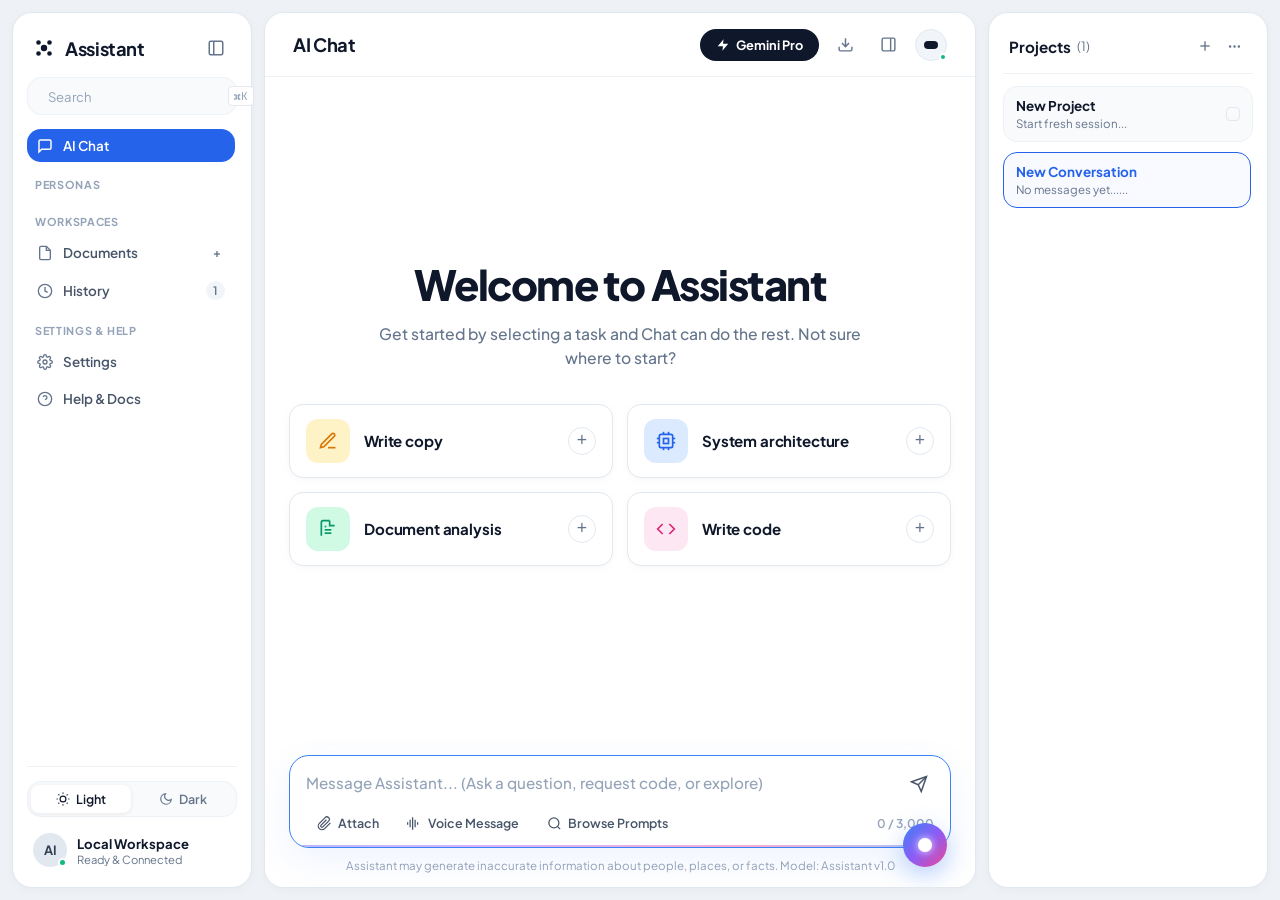
==== commit b0a4acae: "Refactor: Remove all emojis for professional corporate standard, add comprehensive technical README," ====
--- a/static/index.html
+++ b/static/index.html
@@ -161,10 +161,10 @@
 
                     <!-- 2x2 Pastel Action Cards Grid -->
                     <div class="pastel-cards-grid">
-                        <!-- Card 1: Pastel Amber (Write copy / Brainstorm) -->
-                        <div class="pastel-card" data-prompt="Write an engaging product pitch and LinkedIn launch announcement for an AI startup.">
+                        <!-- Card 1: Pastel Amber (Write copy / Content) -->
+                        <div class="pastel-card" data-prompt="Write an engaging product pitch and executive announcement for an AI startup.">
                             <div class="pastel-icon-box amber-box">
-                                <span>✍️</span>
+                                <svg width="20" height="20" viewBox="0 0 24 24" fill="none" stroke="currentColor" stroke-width="2"><path d="M12 20h9"></path><path d="M16.5 3.5a2.121 2.121 0 0 1 3 3L7 19l-4 1 1-4L16.5 3.5z"></path></svg>
                             </div>
                             <div class="pastel-card-text">
                                 <div class="pastel-card-title">Write copy</div>
@@ -172,10 +172,10 @@
                             <button class="card-add-btn" title="Send prompt">+</button>
                         </div>
 
-                        <!-- Card 2: Pastel Blue (Architecture / Code) -->
+                        <!-- Card 2: Pastel Blue (Architecture / System) -->
                         <div class="pastel-card" data-prompt="Design an architectural breakdown of this AI Chatbot Assistant with Python FastAPI and Server-Sent Events.">
                             <div class="pastel-icon-box blue-box">
-                                <span>⚡</span>
+                                <svg width="20" height="20" viewBox="0 0 24 24" fill="none" stroke="currentColor" stroke-width="2"><rect x="4" y="4" width="16" height="16" rx="2" ry="2"></rect><rect x="9" y="9" width="6" height="6"></rect><line x1="9" y1="1" x2="9" y2="4"></line><line x1="15" y1="1" x2="15" y2="4"></line><line x1="9" y1="20" x2="9" y2="23"></line><line x1="15" y1="20" x2="15" y2="23"></line><line x1="20" y1="9" x2="23" y2="9"></line><line x1="20" y1="14" x2="23" y2="14"></line><line x1="1" y1="9" x2="4" y2="9"></line><line x1="1" y1="14" x2="4" y2="14"></line></svg>
                             </div>
                             <div class="pastel-card-text">
                                 <div class="pastel-card-title">System architecture</div>
@@ -186,7 +186,7 @@
                         <!-- Card 3: Pastel Green (Document & Data Q&A) -->
                         <div class="pastel-card" data-prompt="How do I upload a PDF or CSV document and ask questions from its contents in this chatbot?">
                             <div class="pastel-icon-box green-box">
-                                <span>📄</span>
+                                <svg width="20" height="20" viewBox="0 0 24 24" fill="none" stroke="currentColor" stroke-width="2"><path d="M14 2H6a2 2 0 0 0-2 2v16a2 2 0 0 2 2h12a2 2 0 0 0 2-2V8z"></path><polyline points="14 2 14 8 20 8"></polyline><line x1="16" y1="13" x2="8" y2="13"></line><line x1="16" y1="17" x2="8" y2="17"></line><polyline points="10 9 9 9 8 9"></polyline></svg>
                             </div>
                             <div class="pastel-card-text">
                                 <div class="pastel-card-title">Document analysis</div>
@@ -197,7 +197,7 @@
                         <!-- Card 4: Pastel Pink (Write code) -->
                         <div class="pastel-card" data-prompt="Write a clean, optimized Python function with typing, error handling, and unit test cases.">
                             <div class="pastel-icon-box pink-box">
-                                <span>💻</span>
+                                <svg width="20" height="20" viewBox="0 0 24 24" fill="none" stroke="currentColor" stroke-width="2"><polyline points="16 18 22 12 16 6"></polyline><polyline points="8 6 2 12 8 18"></polyline></svg>
                             </div>
                             <div class="pastel-card-text">
                                 <div class="pastel-card-title">Write code</div>
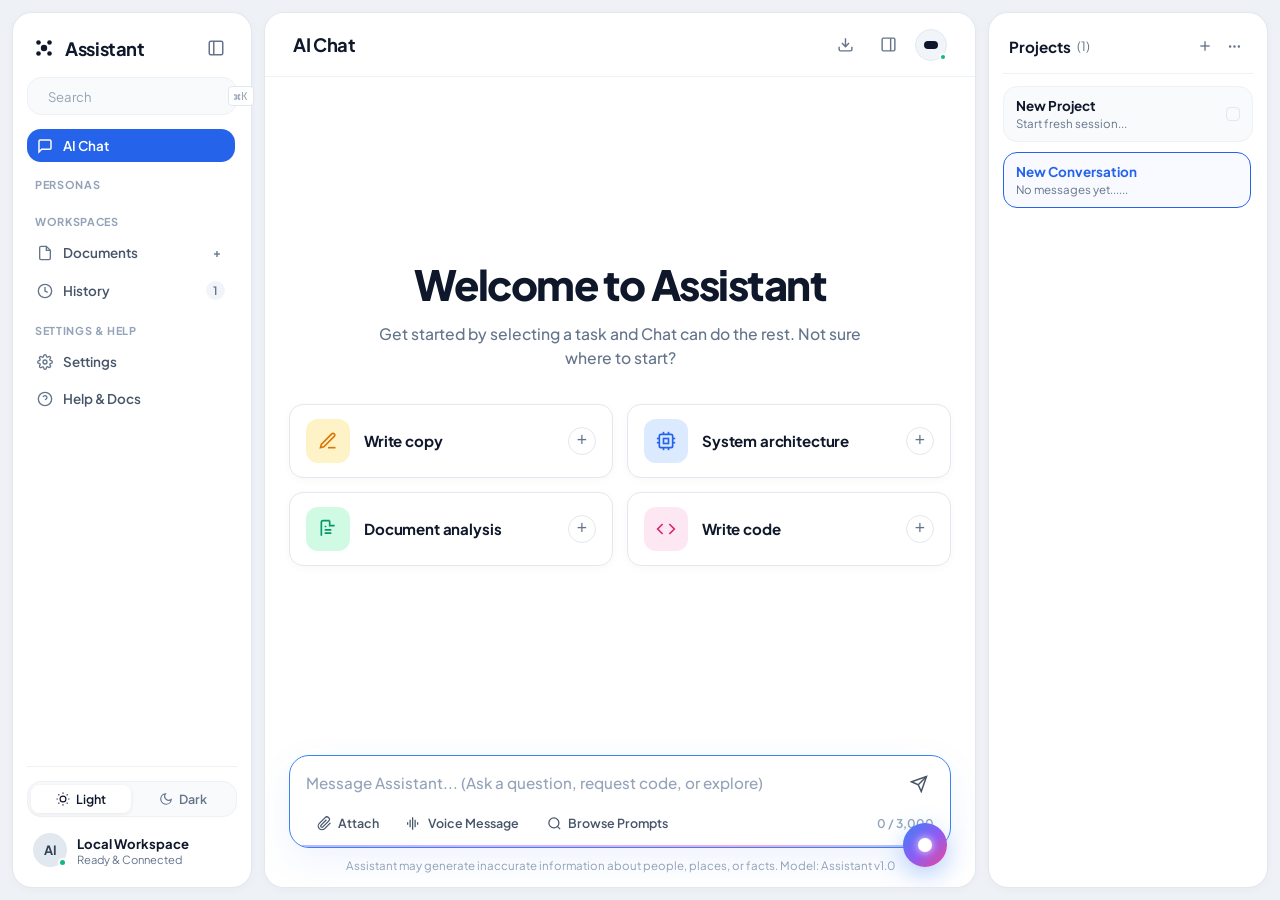
==== commit 3642c319: "Remove Gemini Pro button from top bar, improve AI streaming fallback, and update docs" ====
--- a/static/index.html
+++ b/static/index.html
@@ -129,11 +129,6 @@
                 </div>
 
                 <div class="top-bar-right">
-                    <!-- Black Pill Button: Upgrade / API key status -->
-                    <button class="dark-action-pill" id="upgradeBtn">
-                        <svg width="14" height="14" viewBox="0 0 24 24" fill="currentColor"><polygon points="13 2 3 14 12 14 11 22 21 10 12 10 13 2"></polygon></svg>
-                        <span>Gemini Pro</span>
-                    </button>
 
                     <button class="top-icon-btn" id="exportBtn" title="Export conversation to Markdown">
                         <svg width="17" height="17" viewBox="0 0 24 24" fill="none" stroke="currentColor" stroke-width="2"><path d="M21 15v4a2 2 0 0 1-2 2H5a2 2 0 0 1-2-2v-4"></path><polyline points="7 10 12 15 17 10"></polyline><line x1="12" y1="15" x2="12" y2="3"></line></svg>
